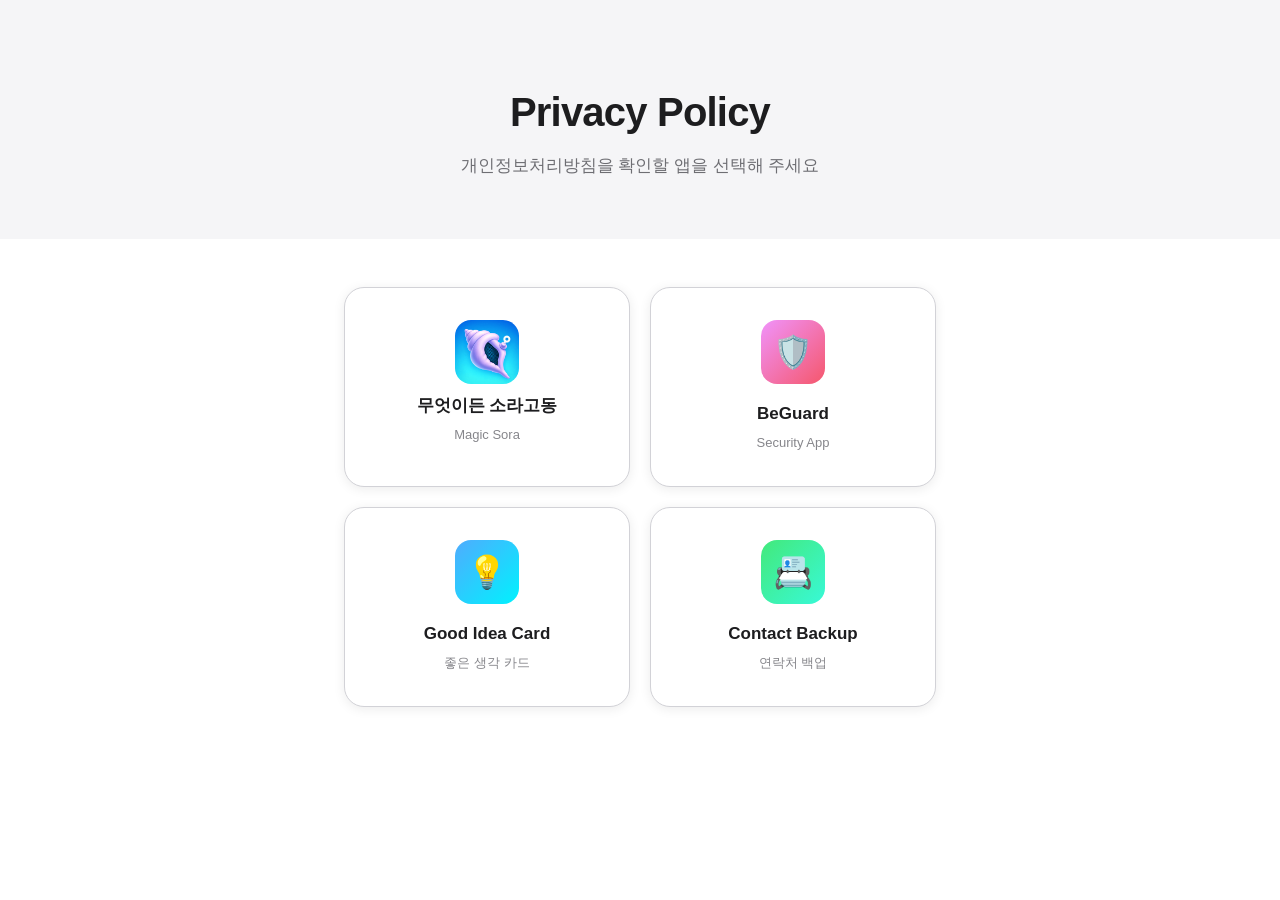
==== index.html @ ea86d2bf "init" ====
<!DOCTYPE html>
<html lang="ko">
<head>
  <meta charset="UTF-8">
  <meta name="viewport" content="width=device-width, initial-scale=1.0">
  <title>Privacy Policy — canbe</title>
  <link rel="stylesheet" href="style.css">
</head>
<body>

  <header class="hero">
    <h1>Privacy Policy</h1>
    <p class="subtitle">개인정보처리방침을 확인할 앱을 선택해 주세요</p>
  </header>

  <div class="app-grid">

    <a href="sora.html" class="app-card">
      <img src="images/sora/icon-sora.png" alt="무엇이든 소라고동" style="width: 64px; height: 64px; border-radius: 16px;">
      <h2>무엇이든 소라고동</h2>
      <p class="desc">Magic Sora</p>
    </a>

    <a href="beguard.html" class="app-card">
      <div class="icon" style="background: linear-gradient(135deg, #f093fb, #f5576c);">🛡️</div>
      <h2>BeGuard</h2>
      <p class="desc">Security App</p>
    </a>

    <a href="good-idea-card.html" class="app-card">
      <div class="icon" style="background: linear-gradient(135deg, #4facfe, #00f2fe);">💡</div>
      <h2>Good Idea Card</h2>
      <p class="desc">좋은 생각 카드</p>
    </a>

    <a href="contact-backup.html" class="app-card">
      <div class="icon" style="background: linear-gradient(135deg, #43e97b, #38f9d7);">📇</div>
      <h2>Contact Backup</h2>
      <p class="desc">연락처 백업</p>
    </a>

  </div>


</body>
</html>
---- style.css ----
:root {
  --bg: #ffffff;
  --bg-secondary: #f5f5f7;
  --text-primary: #1d1d1f;
  --text-secondary: #6e6e73;
  --text-tertiary: #86868b;
  --border: #d2d2d7;
  --accent: #0071e3;
  --card-bg: #ffffff;
  --card-shadow: 0 2px 12px rgba(0, 0, 0, 0.08);
}


* {
  margin: 0;
  padding: 0;
  box-sizing: border-box;
}

body {
  font-family: -apple-system, BlinkMacSystemFont, 'SF Pro Text', 'Helvetica Neue', sans-serif;
  background-color: var(--bg);
  color: var(--text-primary);
  line-height: 1.6;
  -webkit-font-smoothing: antialiased;
  -moz-osx-font-smoothing: grayscale;
}

/* ── Hero ── */
.hero {
  text-align: center;
  padding: 80px 24px 60px;
  background: var(--bg-secondary);
}

.hero-icon {
  width: 80px;
  height: 80px;
  border-radius: 20px;
  display: flex;
  align-items: center;
  justify-content: center;
  margin: 0 auto 24px;
  font-size: 40px;
}

.hero h1 {
  font-size: 40px;
  font-weight: 700;
  letter-spacing: -0.02em;
  margin-bottom: 8px;
}

.hero .subtitle {
  font-size: 17px;
  color: var(--text-secondary);
}

/* ── Container ── */
.container {
  max-width: 720px;
  margin: 0 auto;
  padding: 48px 24px 80px;
}

/* ── Main page grid ── */
.app-grid {
  display: grid;
  grid-template-columns: repeat(2, 1fr);
  gap: 20px;
  max-width: 640px;
  margin: 0 auto;
  padding: 48px 24px 80px;
}

.app-card {
  background: var(--card-bg);
  border: 1px solid var(--border);
  border-radius: 20px;
  padding: 32px 24px;
  text-align: center;
  text-decoration: none;
  color: var(--text-primary);
  box-shadow: var(--card-shadow);
  transition: transform 0.2s ease, box-shadow 0.2s ease;
}

.app-card:hover {
  transform: translateY(-4px);
  box-shadow: 0 8px 24px rgba(0, 0, 0, 0.12);
}


.app-card .icon {
  width: 64px;
  height: 64px;
  border-radius: 16px;
  display: flex;
  align-items: center;
  justify-content: center;
  margin: 0 auto 16px;
  font-size: 32px;
}

.app-card h2 {
  font-size: 17px;
  font-weight: 600;
  margin-bottom: 6px;
}

.app-card .desc {
  font-size: 13px;
  color: var(--text-tertiary);
}



/* ── Section ── */
.section {
  margin-bottom: 40px;
}

.section h2 {
  font-size: 24px;
  font-weight: 600;
  letter-spacing: -0.01em;
  margin-bottom: 16px;
}

.section p {
  font-size: 15px;
  color: var(--text-secondary);
  margin-bottom: 12px;
}

/* ── Card ── */
.card {
  background: var(--card-bg);
  border: 1px solid var(--border);
  border-radius: 16px;
  padding: 24px;
  margin-bottom: 16px;
  box-shadow: var(--card-shadow);
}

.card h3 {
  font-size: 17px;
  font-weight: 600;
  margin-bottom: 12px;
  display: flex;
  align-items: center;
  gap: 8px;
}

.card ul {
  list-style: none;
  padding: 0;
}

.card ul li {
  font-size: 15px;
  color: var(--text-secondary);
  padding: 6px 0;
  padding-left: 20px;
  position: relative;
}

.card ul li::before {
  content: '\B7';
  position: absolute;
  left: 4px;
  font-weight: 700;
  color: var(--text-tertiary);
}

.badge {
  display: inline-block;
  font-size: 12px;
  font-weight: 600;
  padding: 3px 10px;
  border-radius: 100px;
  background: #e8f5e9;
  color: #2e7d32;
  margin-left: 8px;
}


.highlight-box {
  background: var(--bg-secondary);
  border-radius: 12px;
  padding: 20px 24px;
  margin-bottom: 16px;
}

.highlight-box p {
  font-size: 15px;
  color: var(--text-secondary);
  margin: 0;
}

.highlight-box strong {
  color: var(--text-primary);
}

/* ── Table ── */
table {
  width: 100%;
  border-collapse: separate;
  border-spacing: 0;
  border: 1px solid var(--border);
  border-radius: 12px;
  overflow: hidden;
  margin-bottom: 16px;
  font-size: 14px;
}

table th {
  background: var(--bg-secondary);
  font-weight: 600;
  text-align: left;
  padding: 12px 16px;
  color: var(--text-primary);
  border-bottom: 1px solid var(--border);
}

table td {
  padding: 12px 16px;
  color: var(--text-secondary);
  border-bottom: 1px solid var(--border);
}

table tr:last-child td {
  border-bottom: none;
}

/* ── Divider ── */
.divider {
  height: 1px;
  background: var(--border);
  margin: 48px 0;
}

/* ── Contact card ── */
.contact-card {
  text-align: center;
  padding: 32px 24px;
  background: var(--bg-secondary);
  border-radius: 16px;
}

.contact-card h3 {
  font-size: 20px;
  font-weight: 600;
  margin-bottom: 12px;
}

.contact-card p {
  font-size: 15px;
  color: var(--text-secondary);
  margin-bottom: 4px;
}

.contact-card a {
  color: var(--accent);
  text-decoration: none;
}

.contact-card a:hover {
  text-decoration: underline;
}

/* ── Footer ── */
footer {
  text-align: center;
  padding: 32px 24px;
  font-size: 13px;
  color: var(--text-tertiary);
  border-top: 1px solid var(--border);
}

/* ── Responsive ── */
@media (max-width: 600px) {
  .hero { padding: 60px 20px 48px; }
  .hero h1 { font-size: 28px; }
  .container { padding: 32px 20px 60px; }
  .section h2 { font-size: 20px; }
  .app-grid {
    grid-template-columns: 1fr;
    padding: 32px 20px 60px;
  }
}
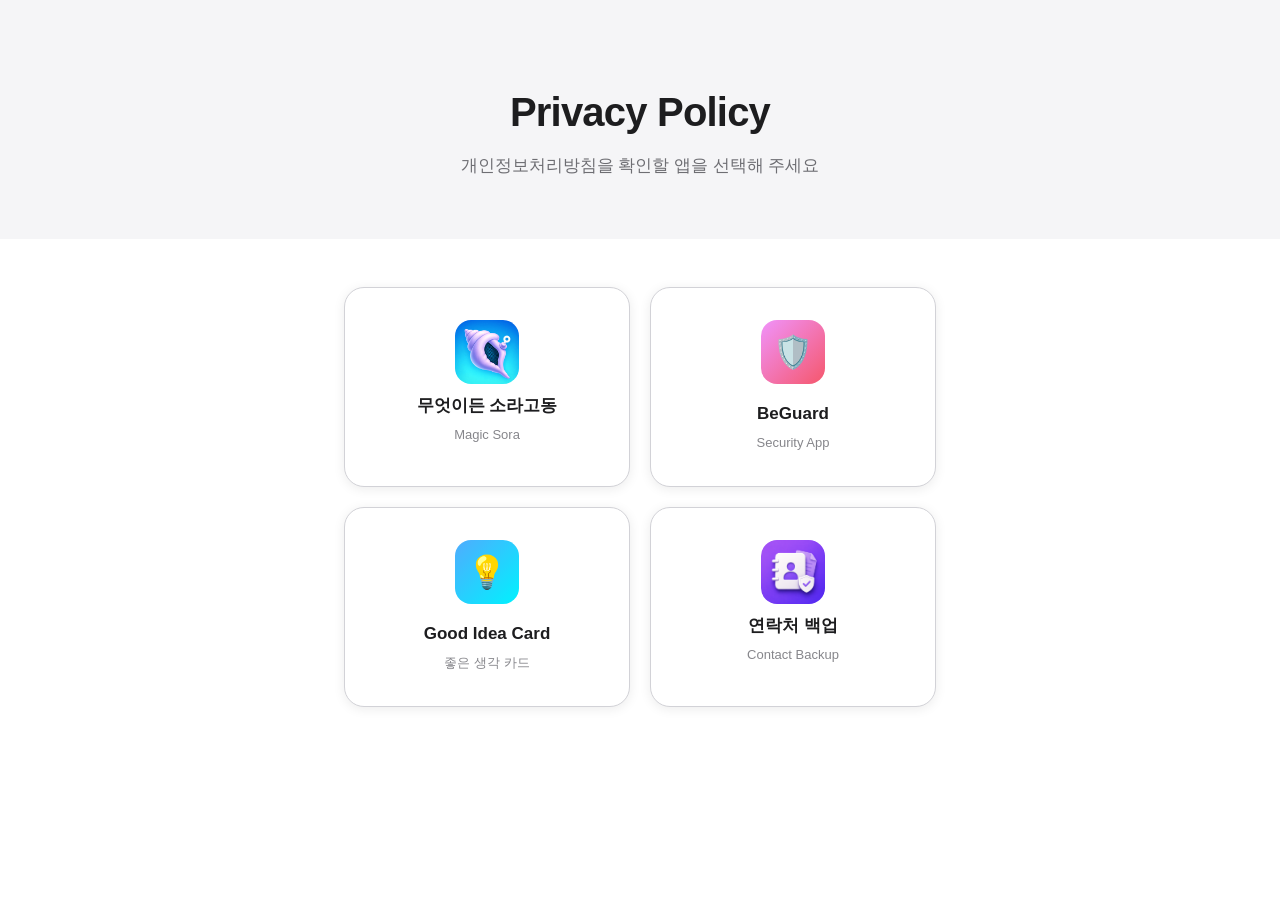
==== commit 538e65ad: "update contact backup" ====
--- a/index.html
+++ b/index.html
@@ -34,9 +34,9 @@
     </a>
 
     <a href="contact-backup.html" class="app-card">
-      <div class="icon" style="background: linear-gradient(135deg, #43e97b, #38f9d7);">📇</div>
-      <h2>Contact Backup</h2>
-      <p class="desc">연락처 백업</p>
+      <img src="images/contact/icon-contact.png" alt="Contact Backup" style="width: 64px; height: 64px; border-radius: 16px;">
+      <h2>연락처 백업</h2>
+      <p class="desc">Contact Backup</p>
     </a>
 
   </div>
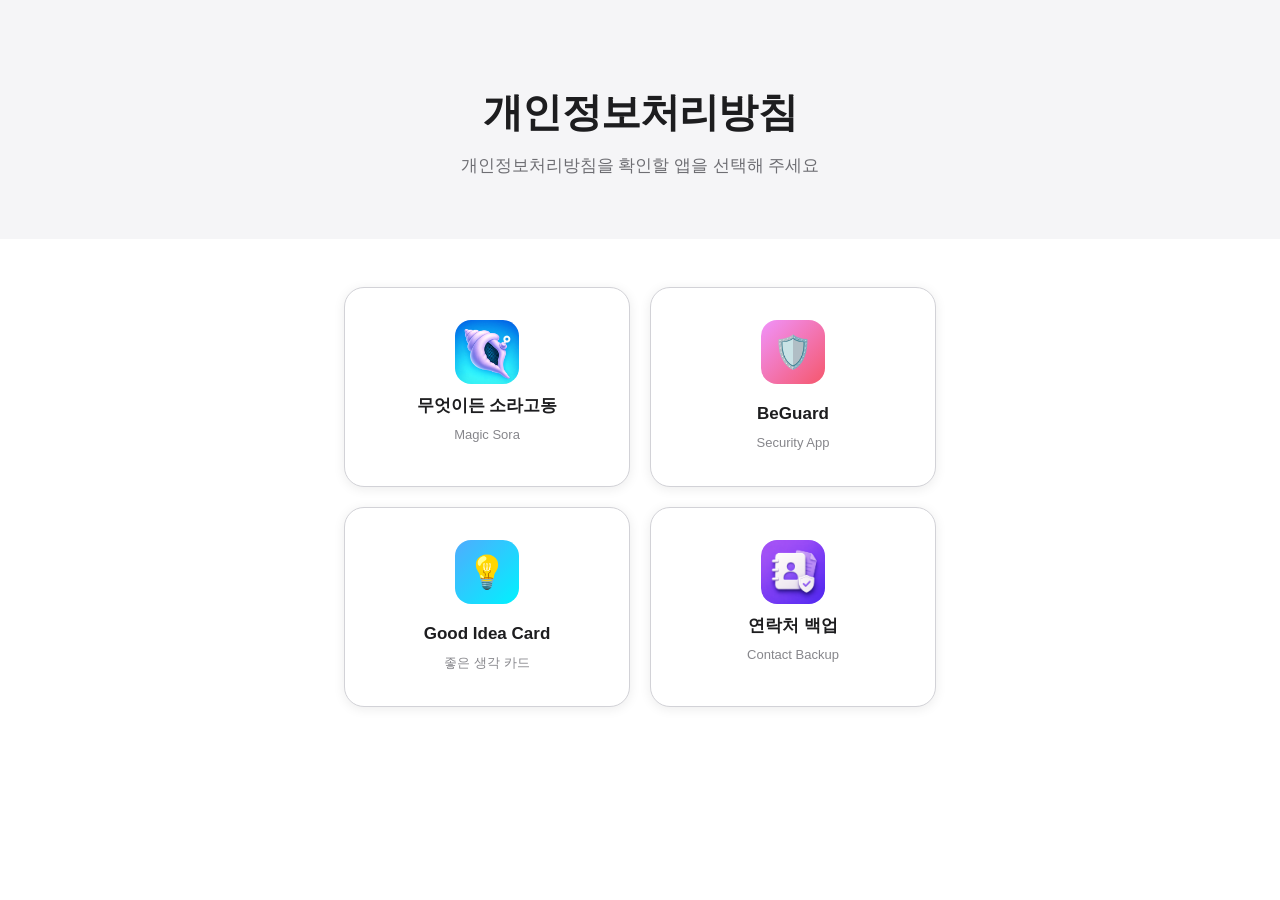
==== commit 96a62770: "modify title" ====
--- a/index.html
+++ b/index.html
@@ -9,7 +9,7 @@
 <body>
 
   <header class="hero">
-    <h1>Privacy Policy</h1>
+    <h1>개인정보처리방침</h1>
     <p class="subtitle">개인정보처리방침을 확인할 앱을 선택해 주세요</p>
   </header>
 
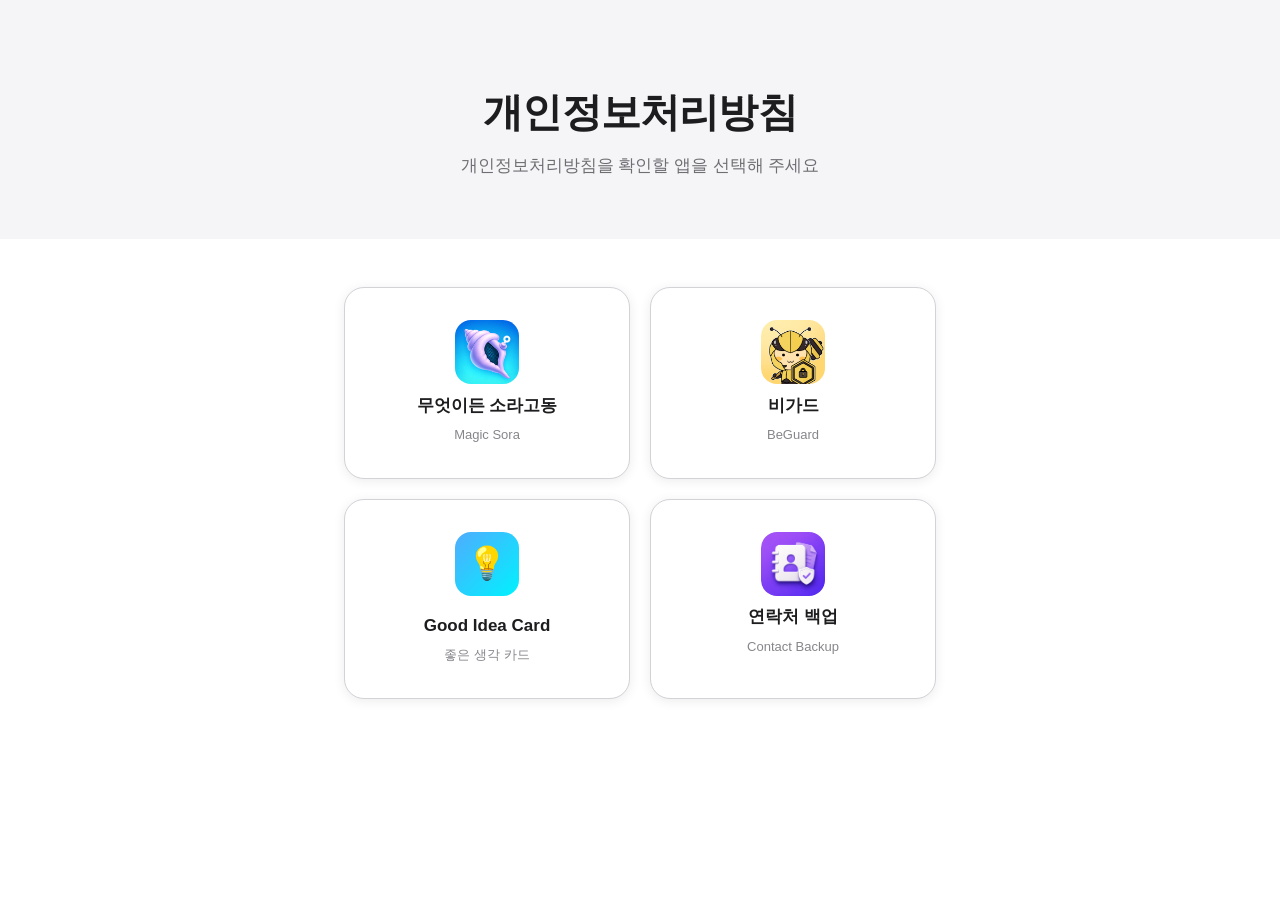
==== commit 84e3be7f: "update beguard" ====
--- a/index.html
+++ b/index.html
@@ -22,9 +22,9 @@
     </a>
 
     <a href="beguard.html" class="app-card">
-      <div class="icon" style="background: linear-gradient(135deg, #f093fb, #f5576c);">🛡️</div>
-      <h2>BeGuard</h2>
-      <p class="desc">Security App</p>
+      <img src="images/beguard/icon-beguard.png" alt="BeGuard" style="width: 64px; height: 64px; border-radius: 16px;">
+      <h2>비가드</h2>
+      <p class="desc">BeGuard</p>
     </a>
 
     <a href="good-idea-card.html" class="app-card">
